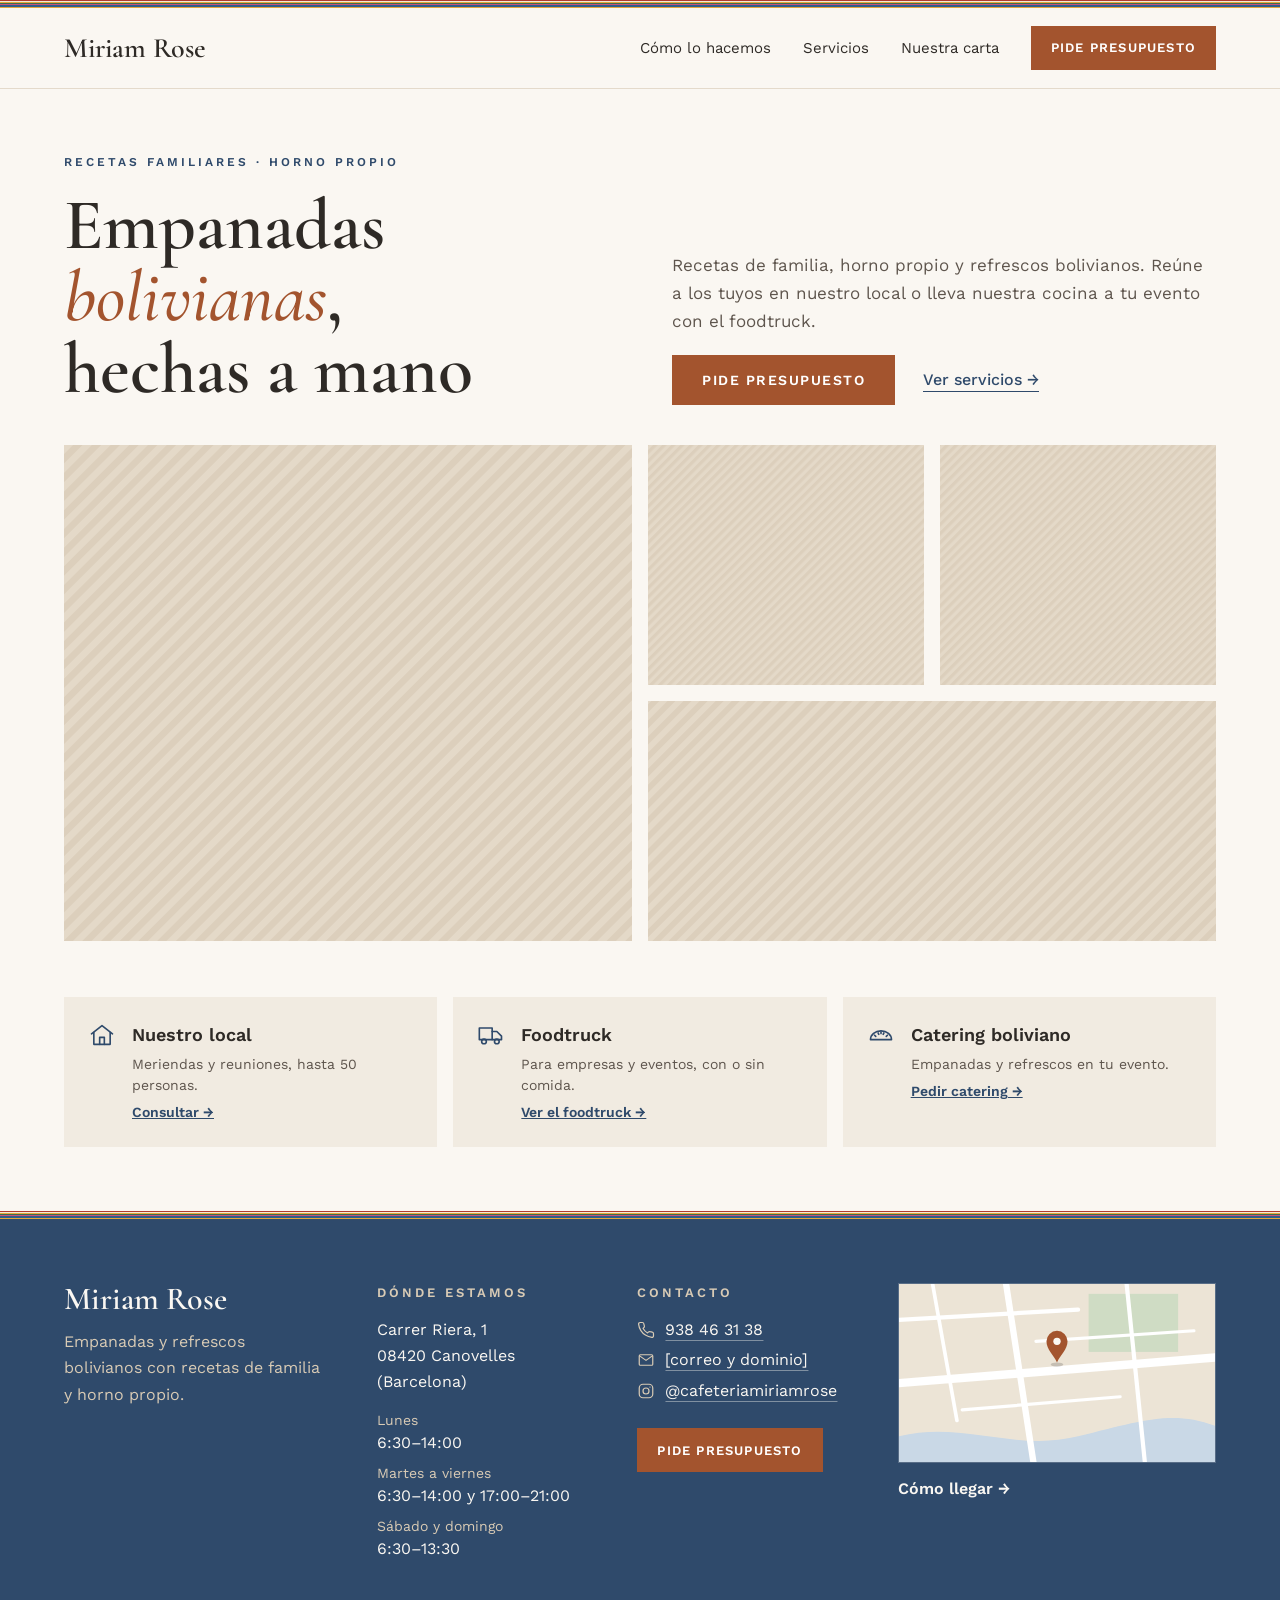
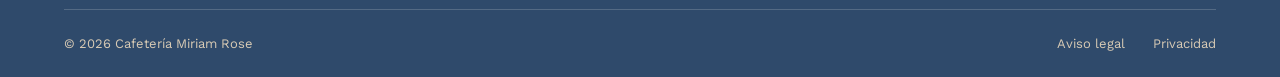
==== vista-previa-cafeteria/index.html @ c39f5ff9 "Add files via upload" ====
<!DOCTYPE html>
<html lang="es">
<head>
    <meta charset="UTF-8">
    <meta name="viewport" content="width=device-width, initial-scale=1.0">
    <meta name="robots" content="noindex">
    <title>Miriam Rose · Empanadas bolivianas en Canovelles</title>
    <link rel="preconnect" href="https://fonts.googleapis.com">
    <link rel="preconnect" href="https://fonts.gstatic.com" crossorigin>
    <link href="https://fonts.googleapis.com/css2?family=Cormorant+Garamond:ital,wght@0,500;0,600;1,500;1,600&family=Work+Sans:wght@400;500;600&display=swap" rel="stylesheet">
    <link rel="stylesheet" href="reset.css">
    <link rel="stylesheet" href="style.css">
    <script src="main.js" defer></script>
</head>
<body>
    <div class="aguayo" aria-hidden="true"></div>
    <header>
        <div id="header-wrapper">

            <a href="index.html" id="logo">Miriam Rose</a>
            <!-- Hamburguesa: solo se ve en tablet y móvil (ver main.js) -->
            <button class="menu-toggle" aria-expanded="false" aria-controls="menu" aria-label="Abrir menú">
                <span></span><span></span><span></span>
            </button>
            <div id="header-nav-wrapper">
                <nav id="menu">
                    <ul role="list">
                        <li><a href="#">Cómo lo hacemos</a></li>
                        <li><a href="#">Servicios</a></li>
                        <li><a href="#">Nuestra carta</a></li>
                        <li class="presupuesto"><a href="#">Pide presupuesto</a></li>
                    </ul>
                </nav>
            </div>
        </div>
    </header>
    <main>
        <div id="main-wrapper">
            <div id="main-container-0">
                <div>
                    <p class="etiqueta">Recetas familiares · Horno propio</p>
                    <h1>Empanadas <em>bolivianas</em>, hechas a mano</h1>
                </div>
                <div> 
                    <p class="intro">Recetas de familia, horno propio y refrescos bolivianos. Reúne a los tuyos en nuestro local o lleva nuestra cocina a tu evento con el foodtruck.</p>
                    <ul>
                        <li class="presupuesto"><a href="#">Pide presupuesto</a></li>
                        <li class="enlace-servicios"><a href="#servicios">Ver servicios →</a></li>
                    </ul>
                </div>
            </div>
            <div id="mosaico" tabindex="0" role="region" aria-label="Fotos de la cafetería">
                <img src="img/placeholder.svg" alt="Empanadas recién hechas" class="foto-grande">
                <img src="img/placeholder.svg" alt="El horno de la cafetería">
                <img src="img/placeholder.svg" alt="Refrescos bolivianos">
                <img src="img/placeholder.svg" alt="El foodtruck" class="foto-alargada">
            </div>
            <!-- Puntos del carrusel: solo en móvil, los crea main.js -->
            <div id="puntos-mosaico" class="puntos"></div>
            <div id="main-container-01">
                <div class="tarjeta">
                    <img src="img/iconos/local.svg" alt="">
                    <div class="tarjeta-texto">
                        <h2>Nuestro local</h2>
                        <p>Meriendas y reuniones, hasta 50 personas.</p>
                        <a href="#contacto">Consultar →</a>
                    </div>
                </div>
                <div class="tarjeta">
                    <img src="img/iconos/foodtruck.svg" alt="">
                    <div class="tarjeta-texto">
                        <h2>Foodtruck</h2>
                        <p>Para empresas y eventos, con o sin comida.</p>
                        <a href="#contacto">Ver el foodtruck →</a>
                    </div>
                </div>
                <div class="tarjeta">
                    <img src="img/iconos/catering.svg" alt="">
                    <div class="tarjeta-texto">
                        <h2>Catering boliviano</h2>
                        <p>Empanadas y refrescos en tu evento.</p>
                        <a href="#contacto">Pedir catering →</a>
                    </div>
                </div>
            </div>
        </div>

    </main>
    <div class="aguayo" aria-hidden="true"></div>
    <footer>
        <div id="footer-wrapper">
            <div id="footer-container-0">
                <div id="sobre-nosotros">
                    <p class="footer-marca">Miriam Rose</p>
                    <p>Empanadas y refrescos bolivianos con recetas de familia y horno propio.</p>
                </div>
                <div id="donde-estamos">
                    <h2>Dónde estamos</h2>
                    <address>Carrer Riera, 1<br>08420 Canovelles (Barcelona)</address>
                    <dl class="horario">
                        <dt>Lunes</dt>
                        <dd><span>6:30–14:00</span></dd>
                        <dt>Martes a viernes</dt>
                        <dd><span>6:30–14:00</span> y <span>17:00–21:00</span></dd>
                        <dt>Sábado y domingo</dt>
                        <dd><span>6:30–13:30</span></dd>
                    </dl>
                </div>
                <div id="contacto">
                    <h2>Contacto</h2>
                    <p>
                        <a href="tel:+34938463138" class="con-icono"><img src="img/iconos/telefono.svg" alt="">938 46 31 38</a><br>
                        <a href="mailto:correo@dominio.com" class="con-icono"><img src="img/iconos/correo.svg" alt="">[correo y dominio]</a><br>
                        <a href="https://www.instagram.com/cafeteriamiriamrose/" target="_blank" rel="noopener" class="con-icono"><img src="img/iconos/instagram.svg" alt="Instagram:">@cafeteriamiriamrose</a>
                    </p>
                    <p class="presupuesto"><a href="#">Pide presupuesto</a></p>
                </div>
                <div id="mapa">
                    <!-- Toda la columna es un solo enlace: la imagen y el texto llevan a Google Maps -->
                    <a href="https://www.google.com/maps/search/?api=1&query=Cafeteria%20Miriam%20Rose%2C%20Carrer%20Riera%201%2C%20Canovelles" target="_blank" rel="noopener">
                        <img src="img/mapa-provisional.svg" alt="Mapa de la zona de la cafetería">
                        Cómo llegar →
                    </a>
                </div>
            </div>
            <div id="copyright-container">
                <small>&copy; 2026 Cafetería Miriam Rose</small>
                <ul role="list">
                    <li><a href="#">Aviso legal</a></li>
                    <li><a href="#">Privacidad</a></li>
                </ul>
            </div>
        </div>
    </footer>
</body>
</html>
---- vista-previa-cafeteria/style.css ----
body{
    font-family: 'Work Sans', sans-serif;
    font-size: 16px;
    color: #2E2A26;
    background-color: #FAF7F2;
}
li>a,ul{
    text-decoration: none;
    color: #2E2A26;
    list-style-type: none;
}

/* ===== FRANJA DE AGUAYO ===== */
.aguayo{
    height: 8px;
    background: linear-gradient(
        to bottom,
        #B23A2E 0% 16%,
        #F2E8D5 16% 20%,
        #E3A83A 20% 34%,
        #3F6E4E 34% 50%,
        #F2E8D5 50% 54%,
        #C8507A 54% 68%,
        #2F5D8C 68% 84%,
        #E3A83A 84% 100%
    );
}

/* ===== HEADER ===== */
header{
    border-bottom: 1px solid #E4DACB;
}
#header-wrapper{
    min-height: 80px;
    max-width: 1280px;
    margin-inline: auto;
    padding-inline: clamp(16px, 5vw, 64px);
    display: flex;
    justify-content: space-between;
    align-items: center;
}
#logo{
    display: flex;
    align-items: center;
    gap: 12px;
    color: inherit;
    text-decoration: none;
    font-family: 'Cormorant Garamond', serif;
    font-size: 28px;
    font-weight: 600;
}
#header-nav-wrapper>nav>ul{
    display: flex;
    flex-wrap: wrap;
    align-items: center;
    gap: 32px;
    padding: 0;
    font-size: 15px;
}

/* Botón "Pide presupuesto" */
.presupuesto>a{
    display: inline-flex;
    align-items: center;
    min-height: 44px;
    padding-inline: 20px;
    background-color: #A3542E;
    color: #FFFFFF;
    font-size: 13px;
    font-weight: 600;
    letter-spacing: 1.2px;
    text-transform: uppercase;
    text-decoration: none;
    white-space: nowrap;
}

/* Botón hamburguesa: oculto en ordenador, se enseña en el @media de tablet */
.menu-toggle{
    display: none;
}

/* ===== MAIN ===== */
#main-wrapper{
    max-width: 1280px;
    margin-inline: auto;
    padding-inline: clamp(16px, 5vw, 64px);
}

/* Cabecera */
#main-container-0{
    display: flex;
    align-items: flex-end;
    gap: 64px;
    padding-block: 64px 40px;
}
#main-container-0>div{
    flex: 1;
    display: flex;
    flex-direction: column;
}
#main-container-0>div:first-child{
    gap: 18px;
}
#main-container-0>div:last-child{
    gap: 20px;
}
.etiqueta{
    font-size: 12px;
    font-weight: 600;
    letter-spacing: 3px;
    text-transform: uppercase;
    color: #2F4A6B;
}
#main-container-0 h1{
    font-family: 'Cormorant Garamond', serif;
    font-size: 72px;
    font-weight: 600;
    line-height: 1;
}
#main-container-0 h1 em{
    font-style: italic;
    font-weight: 500;
    color: #A3542E;
}
.intro{
    font-size: 17px;
    line-height: 1.65;
    color: #5E554D;
}
#main-container-0 ul{
    display: flex;
    align-items: center;
    gap: 28px;
    padding: 0;
}
#main-container-0 .presupuesto>a{
    min-height: 50px;
    padding-inline: 30px;
    font-size: 14px;
    letter-spacing: 1.5px;
}
.enlace-servicios>a{
    color: #2F4A6B;
    text-decoration: underline;
    text-underline-offset: 6px;
    font-size: 16px;
    font-weight: 500;
    white-space: nowrap;        /* la flecha no se separa del texto */
}

/* Mosaico de fotos */
#mosaico{
    display: grid;
    grid-template-columns: repeat(4, 1fr);
    grid-template-rows: 240px 240px;
    gap: 16px;
}
#mosaico img{
    width: 100%;
    height: 100%;
    object-fit: cover;
}
.foto-grande{
    grid-column: span 2;
    grid-row: span 2;
}
.foto-alargada{
    grid-column: span 2;
}
/* Puntos del carrusel: ocultos en ordenador y tablet, se enseñan en el @media de móvil */
.puntos{
    display: none;
}

/* Servicios */
#main-container-01{
    display: flex;
    gap: 16px;
    padding-block: 56px 64px;
}
.tarjeta{
    flex: 1;
    display: flex;
    align-items: flex-start;
    gap: 16px;
    padding: 24px;
    background-color: #F1EBE1;
}
.tarjeta>img{
    width: 28px;
    height: 28px;
    flex-shrink: 0;             /* evita que el icono se aplaste */
}
.tarjeta-texto{
    display: flex;
    flex-direction: column;
    gap: 6px;
}
.tarjeta h2{
    font-size: 18px;
    font-weight: 600;
}
.tarjeta p{
    font-size: 14px;
    line-height: 1.5;
    color: #5E554D;
}
.tarjeta a{
    font-size: 14px;
    font-weight: 600;
    color: #2F4A6B;
}

/* ===== FOOTER ===== */
footer{
    background-color: #2F4A6B;
    color: #FAF7F2;
}
footer a{
    color: inherit;
}
#footer-wrapper{
    max-width: 1280px;
    margin-inline: auto;
    padding-inline: clamp(16px, 5vw, 64px);
}
#footer-container-0{
    display: flex;
    flex-wrap: wrap;
    flex-direction: row;
    justify-content: space-between;
    align-items: flex-start;
    gap: 48px;
    padding-block: 64px 48px;
}

/* Columnas: mismo reparto que el diseño (1.25 · 1 · 1 · 1.5) */
#footer-container-0>div{
    display: flex;
    flex-direction: column;
    gap: 14px;
}
#sobre-nosotros{ flex: 1.25; }
#donde-estamos,
#contacto{ flex: 1; }
#mapa{ flex: 1.5; }

/* Textos */
#footer-container-0 h2{
    font-size: 13px;
    font-weight: 600;
    letter-spacing: 3px;
    text-transform: uppercase;
    color: #D9CBB5;
}
#footer-container-0 p,
#footer-container-0 address{
    font-size: 16px;
    line-height: 1.65;
}
#footer-container-0 address{
    font-style: normal;
}
#sobre-nosotros>p,
#donde-estamos>p{
    color: #D9CBB5;
}
#sobre-nosotros>p{
    max-width: 260px;
}

/* Horario: el día en arena y las horas debajo; cada tramo de horas nunca se parte */
.horario dt{
    font-size: 14px;
    color: #D9CBB5;
}
.horario dd{
    font-size: 16px;
    margin-bottom: 8px;
}
.horario dd:last-child{
    margin-bottom: 0;
}
.horario span{
    white-space: nowrap;
}
#sobre-nosotros .footer-marca{
    font-family: 'Cormorant Garamond', serif;
    font-size: 32px;
    font-weight: 600;
    line-height: 1;
    color: #FAF7F2;
}

/* Teléfono, correo e Instagram */
#contacto a[href^="tel:"],
#contacto a[href^="mailto:"],
#contacto a[href*="instagram.com"]{
    text-underline-offset: 5px;
    text-decoration-color: rgba(250, 247, 242, 0.4);
}
/* Icono a la izquierda del texto (el subrayado solo va debajo del texto) */
.con-icono{
    display: inline-flex;
    align-items: center;
    gap: 10px;
}
.con-icono img{
    width: 18px;
    height: 18px;
    flex-shrink: 0;
}
#contacto .presupuesto{
    margin-top: 6px;
}

/* Mapa */
#mapa img{
    width: 100%;
    height: 180px;
    object-fit: cover;
    border: 1px solid rgba(250, 247, 242, 0.2);
}
#mapa a{
    display: flex;
    flex-direction: column;
    gap: 14px;
    font-size: 16px;
    font-weight: 600;
    text-decoration: none;
}

/* Fila legal */
#copyright-container{
    display: flex;
    justify-content: space-between;
    align-items: center;
    padding-block: 24px;
    border-top: 1px solid rgba(250, 247, 242, 0.18);
    font-size: 13px;
    color: #D9CBB5;
}
#copyright-container small{
    font-size: inherit;
}
#copyright-container ul{
    display: flex;
    gap: 28px;
    padding: 0;
    color: inherit;             /* anula el color tinta de la regla global "li>a,ul" */
}
/* ===== PANTALLAS GRANDES (a partir de 1920 px) ===== */
@media (min-width: 1920px){

    #header-wrapper,
    #main-wrapper,
    #footer-wrapper{
        max-width: 1600px;
    }

    /* Header */
    #header-wrapper{
        min-height: 96px;
    }
    #logo{
        font-size: 34px;
    }
    #header-nav-wrapper>nav>ul{
        gap: 40px;
        font-size: 17px;
    }
    .presupuesto>a{
        min-height: 52px;
        padding-inline: 24px;
        font-size: 14px;
    }

    /* Cabecera */
    #main-container-0{
        gap: 80px;
        padding-block: 88px 48px;
    }
    .etiqueta{
        font-size: 14px;
    }
    #main-container-0 h1{
        font-size: 92px;
    }
    .intro{
        font-size: 20px;
    }
    #main-container-0 .presupuesto>a{
        min-height: 58px;
        padding-inline: 36px;
        font-size: 15px;
    }
    .enlace-servicios>a{
        font-size: 18px;
    }

    /* Mosaico */
    #mosaico{
        grid-template-rows: 300px 300px;
        gap: 20px;
    }

    /* Servicios */
    #main-container-01{
        gap: 20px;
        padding-block: 64px 80px;
    }
    .tarjeta{
        gap: 20px;
        padding: 32px;
    }
    .tarjeta>img{
        width: 34px;
        height: 34px;
    }
    .tarjeta h2{
        font-size: 21px;
    }
    .tarjeta p,
    .tarjeta a{
        font-size: 16px;
    }

    /* Footer */
    #footer-container-0{
        gap: 64px;
        padding-block: 80px 56px;
    }
    #footer-container-0>div{
        gap: 16px;
    }
    #footer-container-0 h2{
        font-size: 15px;
    }
    #footer-container-0 p,
    #footer-container-0 address,
    .horario dd,
    #mapa a{
        font-size: 18px;
    }
    .horario dt{
        font-size: 15px;
    }
    #sobre-nosotros>p{
        max-width: 300px;
    }
    #sobre-nosotros .footer-marca{
        font-size: 38px;
    }
    #mapa img{
        height: 220px;
    }
    #copyright-container{
        padding-block: 28px;
        font-size: 15px;
    }
}

/* ===== TABLET (1023 px o menos: por debajo del iPad Pro) ===== */
@media (max-width: 1023px){

    /* Header: el menú se esconde y aparece la hamburguesa */
    header{
        position: relative;         /* el menú desplegable se coloca respecto al header */
    }
    .menu-toggle{
        display: flex;
        flex-direction: column;
        justify-content: center;
        align-items: center;
        gap: 6px;
        width: 44px;                /* 44 × 44: tamaño mínimo cómodo para el dedo */
        height: 44px;
        padding: 0;
        background: none;
        border: none;
    }
    .menu-toggle span{
        display: block;
        width: 24px;
        height: 2px;
        background-color: #2E2A26;
        transition: transform .2s, opacity .2s;
    }
    /* Con el menú abierto, las 3 rayas se convierten en una X */
    .menu-toggle[aria-expanded="true"] span:nth-child(1){
        transform: translateY(8px) rotate(45deg);
    }
    .menu-toggle[aria-expanded="true"] span:nth-child(2){
        opacity: 0;
    }
    .menu-toggle[aria-expanded="true"] span:nth-child(3){
        transform: translateY(-8px) rotate(-45deg);
    }

    /* Menú desplegable: oculto hasta que main.js pone .menu-abierto en el header */
    #header-nav-wrapper{
        display: none;
        position: absolute;
        top: 100%;
        left: 0;
        right: 0;
        z-index: 10;
        background-color: #FAF7F2;
        border-bottom: 1px solid #E4DACB;
        box-shadow: 0 12px 24px rgba(46, 42, 38, 0.15);
    }
    header.menu-abierto #header-nav-wrapper{
        display: block;
    }
    #header-nav-wrapper>nav>ul{
        flex-direction: column;
        align-items: stretch;
        gap: 0;
        padding: 4px clamp(16px, 5vw, 64px) 22px;
        font-size: 17px;
    }
    #header-nav-wrapper li>a{
        display: flex;
        align-items: center;
        min-height: 56px;
        border-bottom: 1px solid #E4DACB;
    }
    #header-nav-wrapper .presupuesto{
        margin-top: 18px;
    }
    #header-nav-wrapper .presupuesto>a{
        justify-content: center;
        min-height: 52px;
        border-bottom: none;
        font-size: 14px;
    }

    /* Cabecera: una sola columna (título arriba, párrafo y botones debajo) */
    #main-container-0{
        flex-direction: column;
        align-items: stretch;
        gap: 28px;
        padding-block: 48px 36px;
    }
    #main-container-0>div{
        flex: none;
    }
    .intro{
        max-width: 600px;
    }

    /* Mosaico: la foto grande arriba a todo el ancho y las otras 3 en fila debajo */
    #mosaico{
        grid-template-columns: repeat(3, 1fr);
        grid-template-rows: 300px 180px;
    }
    .foto-grande{
        grid-column: span 3;
        grid-row: auto;
    }
    .foto-alargada{
        grid-column: auto;
    }

    /* Servicios: 3 columnas con el icono encima del texto */
    #main-container-01{
        gap: 12px;
        padding-block: 48px 56px;
    }
    .tarjeta{
        flex-direction: column;
        gap: 14px;
        padding: 20px;
    }

    /* Footer: 2 × 2 (cada columna mide la mitad menos la mitad del gap de 48) */
    #footer-container-0>div{
        flex: 1 1 calc(50% - 24px);
    }
}

/* ===== MÓVIL (767 px o menos) · diseño M03 con carrusel de fotos ===== */
@media (max-width: 767px){

    /* Header */
    #header-wrapper{
        min-height: 64px;
    }
    #logo{
        font-size: 25px;
    }

    /* Cabecera */
    #main-container-0{
        gap: 18px;
        padding-block: 36px 40px;
    }
    #main-container-0>div:first-child,
    #main-container-0>div:last-child{
        gap: 18px;
    }
    .etiqueta{
        font-size: 11px;
        letter-spacing: 2.5px;
    }
    #main-container-0 h1{
        font-size: 44px;
        line-height: 1.02;
    }
    .intro{
        font-size: 16px;
        line-height: 1.6;
    }
    #main-container-0 ul{
        flex-direction: column;
        align-items: stretch;
        gap: 16px;
        margin-top: 10px;           /* + los 18 del gap = 28 entre el párrafo y el botón */
    }
    .enlace-servicios{
        text-align: center;         /* centrado bajo el botón, como su acción secundaria */
    }
    #main-container-0 .presupuesto>a{
        display: flex;
        justify-content: center;
        min-height: 52px;
    }

    /* Mosaico → carrusel horizontal */
    #mosaico{
        display: flex;
        gap: 10px;
        overflow-x: auto;
        scroll-snap-type: x mandatory;
        scrollbar-width: none;      /* sin barra de scroll: en su lugar van los puntos */
    }
    #mosaico::-webkit-scrollbar{
        display: none;              /* lo mismo para Safari y navegadores antiguos */
    }
    #mosaico img{
        flex: 0 0 100%;             /* una foto entera cada vez */
        height: 260px;
        scroll-snap-align: start;
    }

    /* Puntos: el botón mide 20 × 24 para que sea fácil de pulsar; el punto se dibuja con ::before */
    .puntos{
        display: flex;
        justify-content: center;
        padding-top: 12px;
    }
    .puntos button{
        display: flex;
        align-items: center;
        justify-content: center;
        width: 20px;
        height: 24px;
        padding: 0;
        background: none;
        border: none;
    }
    .puntos button::before{
        content: '';
        width: 7px;
        height: 7px;
        border-radius: 50%;
        background-color: #D9CBB5;
        transition: background-color .2s;
    }
    .puntos button.activo::before{
        background-color: #2F4A6B;
    }

    /* Servicios: tarjetas apiladas, con el icono a la izquierda */
    #main-container-01{
        flex-direction: column;
        gap: 16px;
        padding-block: 48px 64px;
    }
    .tarjeta{
        flex: none;
        flex-direction: row;
        gap: 16px;
        padding: 24px;
    }

    /* Footer: una sola columna */
    #footer-container-0{
        gap: 36px;
        padding-block: 48px 40px;
    }
    #footer-container-0>div{
        flex-basis: 100%;
    }
    #sobre-nosotros .footer-marca{
        font-size: 30px;
    }
    #mapa img{
        height: auto;
        aspect-ratio: 4 / 3;        /* más cuadrado: el alto sale del ancho */
    }
    #copyright-container{
        flex-direction: column;
        gap: 10px;
        text-align: center;
    }
}
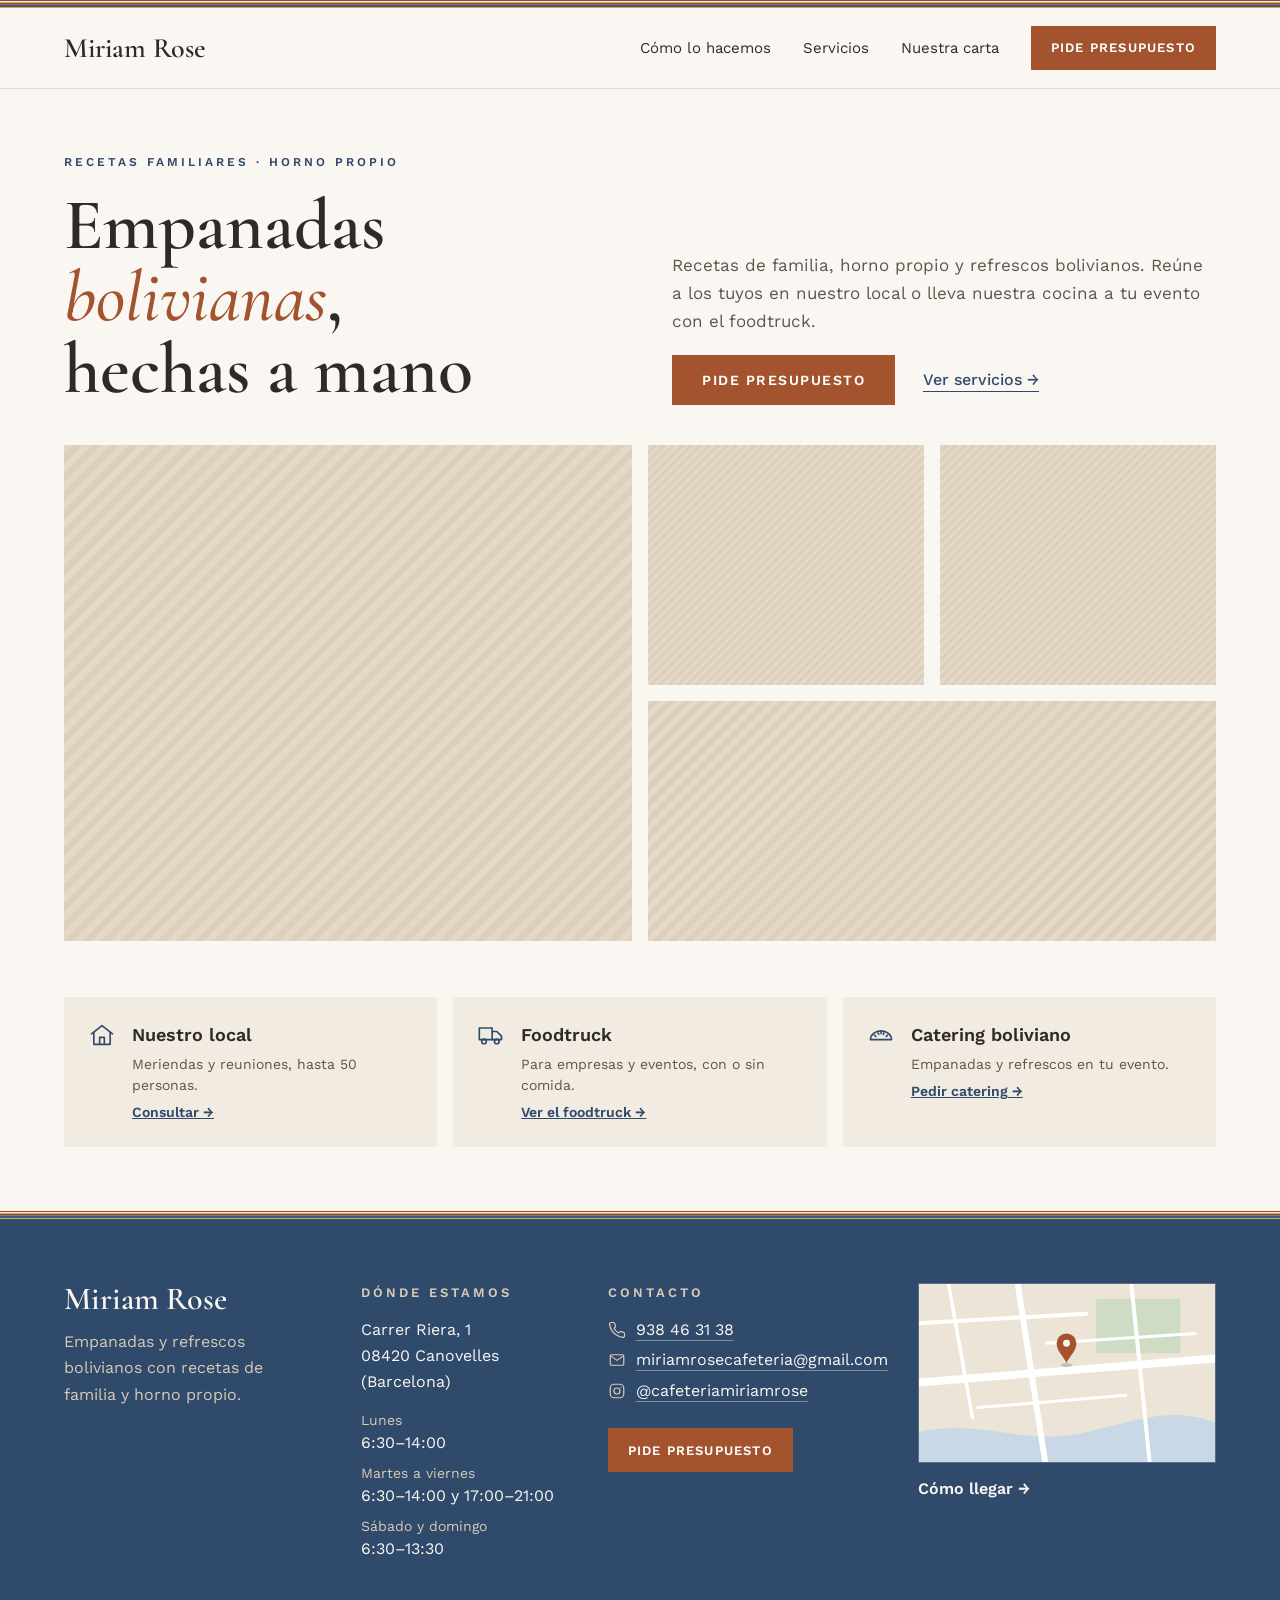
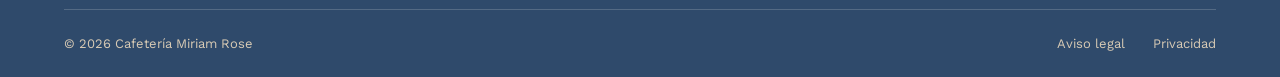
==== commit 0083a87e: "Update contact email in index.html" ====
--- a/vista-previa-cafeteria/index.html
+++ b/vista-previa-cafeteria/index.html
@@ -110,7 +110,7 @@
                     <h2>Contacto</h2>
                     <p>
                         <a href="tel:+34938463138" class="con-icono"><img src="img/iconos/telefono.svg" alt="">938 46 31 38</a><br>
-                        <a href="mailto:correo@dominio.com" class="con-icono"><img src="img/iconos/correo.svg" alt="">[correo y dominio]</a><br>
+                        <a href="mailto:correo@dominio.com" class="con-icono"><img src="img/iconos/correo.svg" alt="">miriamrosecafeteria@gmail.com</a><br>
                         <a href="https://www.instagram.com/cafeteriamiriamrose/" target="_blank" rel="noopener" class="con-icono"><img src="img/iconos/instagram.svg" alt="Instagram:">@cafeteriamiriamrose</a>
                     </p>
                     <p class="presupuesto"><a href="#">Pide presupuesto</a></p>
@@ -133,4 +133,4 @@
         </div>
     </footer>
 </body>
-</html>+</html>
